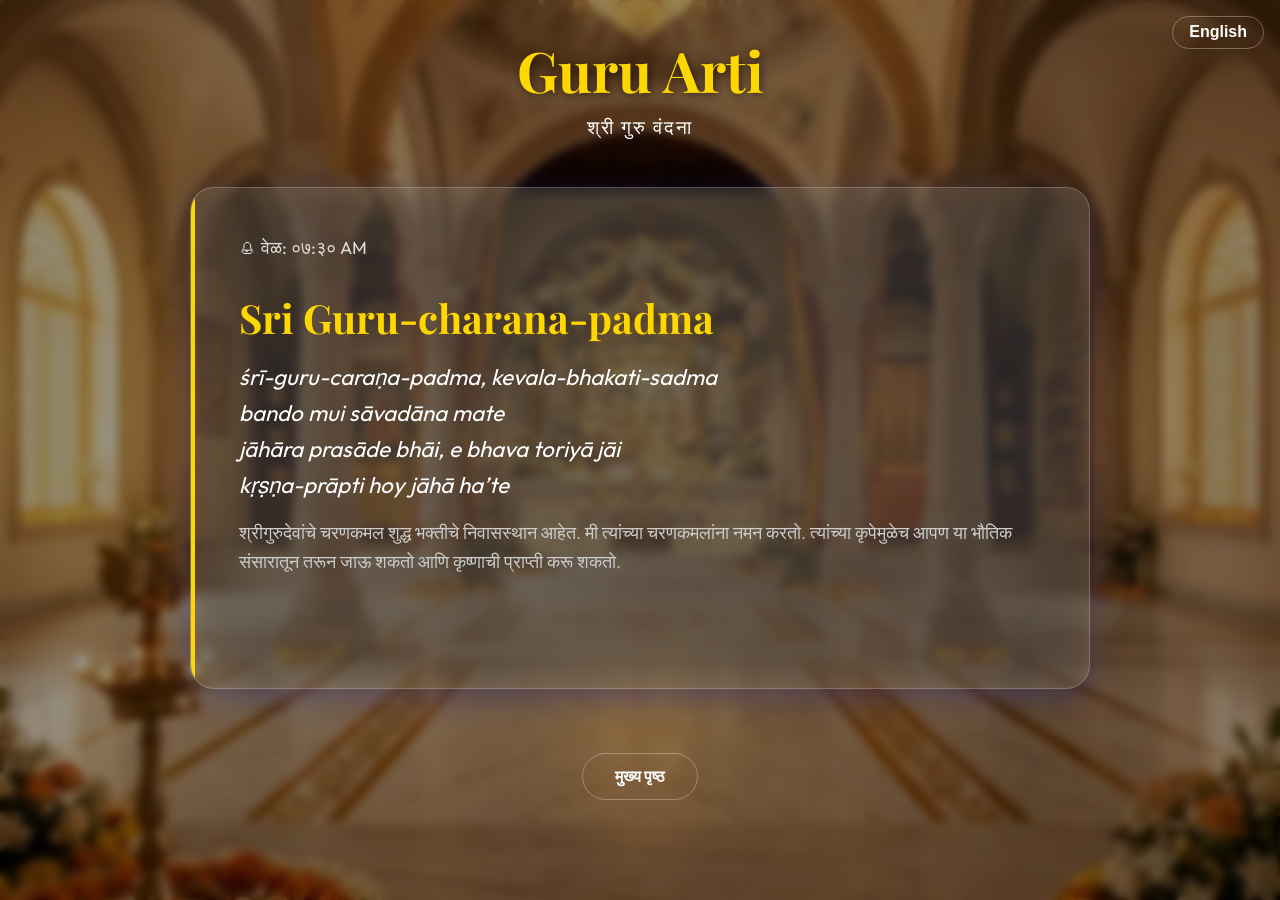
==== guru-arti.html @ 9b88bdf7 "initial" ====
<!DOCTYPE html>
<html lang="mr">
<head>
    <meta charset="UTF-8">
    <meta name="viewport" content="width=device-width, initial-scale=1.0">
    <title>Guru Arti Lyrics - ISKCON</title>
    <link rel="stylesheet" href="css/style.css">
    <style>
        .lang-en { display: none; }
        .lang-mr { display: block; }
        body.en-mode .lang-en { display: block; }
        body.en-mode .lang-mr { display: none; }
    </style>
</head>
<body class="mr-mode">
    <div class="overlay">
        <div style="position: absolute; top: 1rem; right: 1rem;">
            <button id="lang-btn" class="btn btn-outline" style="padding: 0.4rem 1rem;">English</button>
        </div>

        <header>
            <h1>Guru Arti</h1>
            <p class="subtitle lang-mr">श्री गुरु वंदना</p>
            <p class="subtitle lang-en">Sri Guru Vandana</p>
        </header>

        <main class="main-content">
            <article class="arti-card">
                <div class="card-time lang-mr">🕭 वेळ: ०७:३० AM</div>
                <div class="card-time lang-en">🕭 Time: 07:30 AM</div>
                <h2 class="card-title">Sri Guru-charana-padma</h2>
                
                <div class="verse-block">
                    <p class="lyrics">śrī-guru-caraṇa-padma, kevala-bhakati-sadma<br>bando mui sāvadāna mate<br>jāhāra prasāde bhāi, e bhava toriyā jāi<br>kṛṣṇa-prāpti hoy jāhā ha’te</p>
                    <div class="meaning lang-mr">श्रीगुरुदेवांचे चरणकमल शुद्ध भक्तीचे निवासस्थान आहेत. मी त्यांच्या चरणकमलांना नमन करतो. त्यांच्या कृपेमुळेच आपण या भौतिक संसारातून तरून जाऊ शकतो आणि कृष्णाची प्राप्ती करू शकतो.</div>
                    <div class="meaning lang-en">The lotus feet of our spiritual master are the abode of pure devotional service. I bow down to his lotus feet with great care and attention. It is through his grace that we can cross over this material existence and attain Krishna.</div>
                </div>
            </article>

            <div class="nav-buttons">
                <a href="index.html" class="btn btn-outline lang-mr">मुख्य पृष्ठ</a>
                <a href="index.html" class="btn btn-outline lang-en">Back to Home</a>
            </div>
        </main>
    </div>

    <script>
        const btn = document.getElementById('lang-btn');
        let lang = localStorage.getItem('artiLang') || 'mr';
        function apply() {
            if (lang === 'en') { document.body.classList.add('en-mode'); btn.textContent = 'मराठी'; }
            else { document.body.classList.remove('en-mode'); btn.textContent = 'English'; }
        }
        btn.addEventListener('click', () => { lang = lang === 'en' ? 'mr' : 'en'; localStorage.setItem('artiLang', lang); apply(); });
        apply();
    </script>
</body>
</html>
---- css/style.css ----
@import url('https://fonts.googleapis.com/css2?family=Outfit:wght@300;400;600;700&family=Playfair+Display:ital,wght@0,400..900;1,400..900&display=swap');

:root {
  --primary: #f57c00; /* Deep Saffron */
  --primary-dark: #e65100;
  --secondary: #ffd700; /* Gold */
  --accent: #4caf50; /* Holy Basil Green */
  --text: #333;
  --text-light: #fff;
  --bg-overlay: rgba(0, 0, 0, 0.4);
  --glass-bg: rgba(255, 255, 255, 0.15);
  --glass-border: rgba(255, 255, 255, 0.2);
  --shadow: 0 8px 32px 0 rgba(31, 38, 135, 0.37);
}

* {
  margin: 0;
  padding: 0;
  box-sizing: border-box;
}

body {
  font-family: 'Outfit', sans-serif;
  color: var(--text-light);
  min-height: 100vh;
  background: url('../assets/bg.png') no-repeat center center/cover fixed;
  overflow-x: hidden;
}

.overlay {
  background: var(--bg-overlay);
  min-height: 100vh;
  width: 100%;
  display: flex;
  flex-direction: column;
  align-items: center;
  padding: 2rem;
  backdrop-filter: blur(5px);
}

header {
  text-align: center;
  margin-bottom: 3rem;
  animation: fadeInDown 1s ease-out;
}

h1 {
  font-family: 'Playfair Display', serif;
  font-size: 3.5rem;
  color: var(--secondary);
  text-shadow: 2px 2px 8px rgba(0,0,0,0.5);
  margin-bottom: 0.5rem;
}

.subtitle {
  font-size: 1.2rem;
  font-weight: 300;
  letter-spacing: 2px;
  text-transform: uppercase;
  color: #fff;
}

.current-time {
  background: var(--glass-bg);
  backdrop-filter: blur(10px);
  padding: 0.5rem 1.5rem;
  border-radius: 50px;
  border: 1px solid var(--glass-border);
  margin-top: 1rem;
  display: inline-block;
  font-size: 1.1rem;
  font-weight: 600;
}

.main-content {
  width: 100%;
  max-width: 900px;
  display: flex;
  flex-direction: column;
  gap: 2rem;
  animation: fadeInUp 1s ease-out;
}

.arti-card {
  background: var(--glass-bg);
  backdrop-filter: blur(20px);
  border-radius: 24px;
  border: 1px solid var(--glass-border);
  padding: 3rem;
  box-shadow: var(--shadow);
  transition: transform 0.3s ease, box-shadow 0.3s ease;
  position: relative;
  overflow: hidden;
}

.arti-card::before {
  content: '';
  position: absolute;
  top: 0;
  left: 0;
  width: 4px;
  height: 100%;
  background: var(--secondary);
}

.card-title {
  font-family: 'Playfair Display', serif;
  font-size: 2.5rem;
  margin-bottom: 1rem;
  color: var(--secondary);
}

.card-time {
  font-size: 1.1rem;
  color: #ddd;
  margin-bottom: 2rem;
  display: flex;
  align-items: center;
  gap: 0.5rem;
}

.verse-block {
  margin-bottom: 2.5rem;
  padding-bottom: 1.5rem;
  border-bottom: 1px solid rgba(255, 255, 255, 0.1);
}

.verse-block:last-child {
  border-bottom: none;
}

.lyrics {
  font-size: 1.4rem;
  line-height: 1.6;
  font-style: italic;
  margin-bottom: 1rem;
  color: #fff;
}

.meaning {
  font-size: 1.1rem;
  line-height: 1.6;
  color: #ccc;
  font-weight: 300;
}

.nav-buttons {
  margin-top: 2rem;
  display: flex;
  gap: 1rem;
  flex-wrap: wrap;
  justify-content: center;
}

.btn {
  padding: 0.8rem 2rem;
  border-radius: 50px;
  border: none;
  cursor: pointer;
  font-weight: 600;
  text-decoration: none;
  transition: all 0.3s ease;
  font-size: 1rem;
  display: inline-flex;
  align-items: center;
  gap: 0.5rem;
}

.btn-primary {
  background: linear-gradient(135deg, var(--primary), var(--primary-dark));
  color: white;
  box-shadow: 0 4px 15px rgba(245, 124, 0, 0.4);
}

.btn-primary:hover {
  transform: translateY(-3px);
  box-shadow: 0 6px 20px rgba(245, 124, 0, 0.6);
}

.btn-outline {
  background: transparent;
  color: white;
  border: 1px solid rgba(255, 255, 255, 0.3);
}

.btn-outline:hover {
  background: rgba(255, 255, 255, 0.1);
  border-color: #fff;
}

.no-arti-state {
  text-align: center;
  padding: 4rem;
  background: var(--glass-bg);
  border-radius: 24px;
  border: 1px solid var(--glass-border);
}

@keyframes fadeInDown {
  from { opacity: 0; transform: translateY(-30px); }
  to { opacity: 1; transform: translateY(0); }
}

@keyframes fadeInUp {
  from { opacity: 0; transform: translateY(30px); }
  to { opacity: 1; transform: translateY(0); }
}

@media (max-width: 600px) {
  h1 { font-size: 2.2rem; }
  .arti-card { padding: 1.5rem; }
  .card-title { font-size: 1.8rem; }
  .lyrics { font-size: 1.1rem; }
}
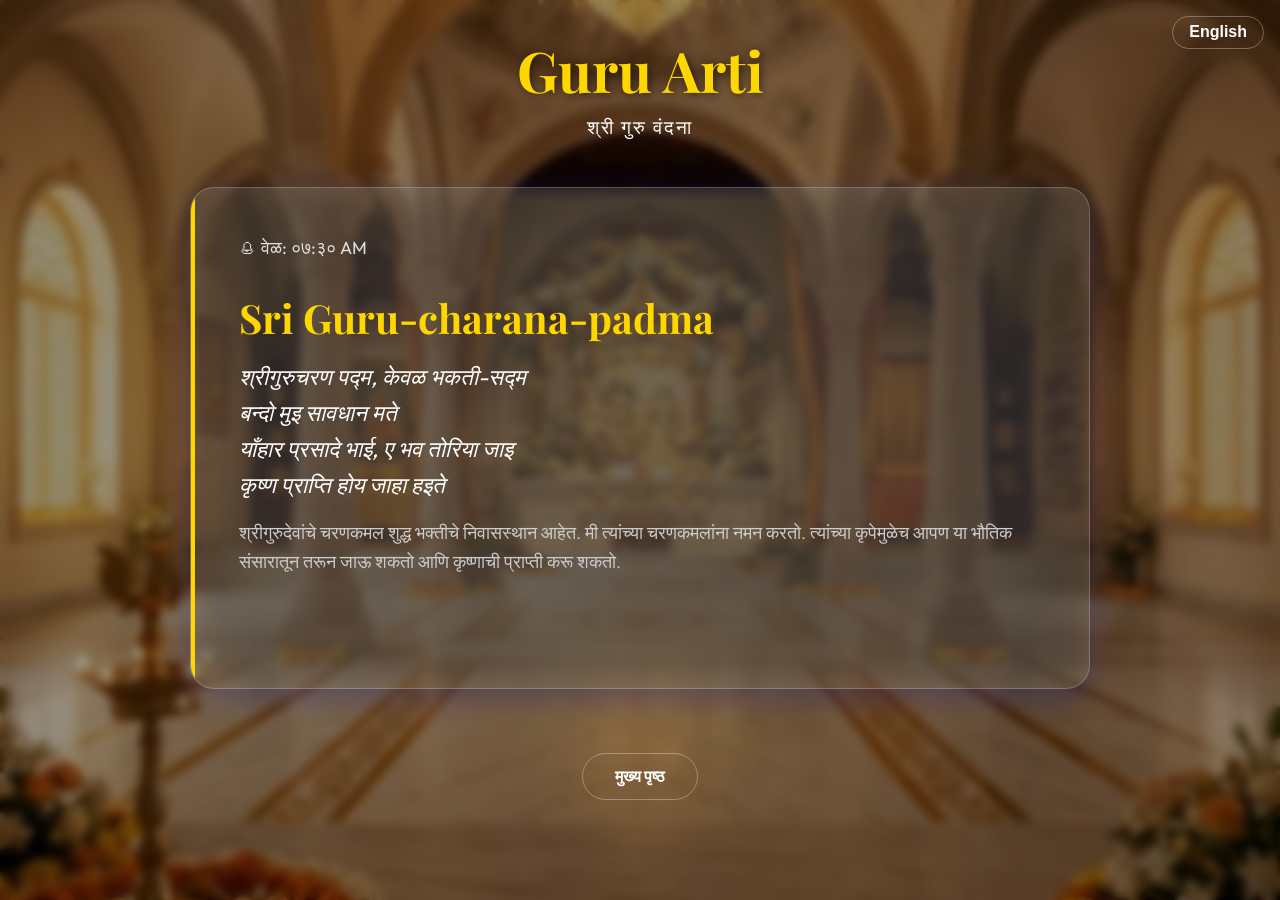
==== commit ce230254: "initial" ====
--- a/guru-arti.html
+++ b/guru-arti.html
@@ -31,7 +31,8 @@
                 <h2 class="card-title">Sri Guru-charana-padma</h2>
                 
                 <div class="verse-block">
-                    <p class="lyrics">śrī-guru-caraṇa-padma, kevala-bhakati-sadma<br>bando mui sāvadāna mate<br>jāhāra prasāde bhāi, e bhava toriyā jāi<br>kṛṣṇa-prāpti hoy jāhā ha’te</p>
+                    <p class="lyrics lang-mr">श्रीगुरुचरण पद्म, केवळ भकती-सद्म<br>बन्दो मुइ सावधान मते<br>याँहार प्रसादे भाई, ए भव तोरिया जाइ<br>कृष्ण प्राप्ति होय जाहा हइते</p>
+                    <p class="lyrics lang-en">śrī-guru-caraṇa-padma, kevala-bhakati-sadma<br>bando mui sāvadāna mate<br>jāhāra prasāde bhāi, e bhava toriyā jāi<br>kṛṣṇa-prāpti hoy jāhā ha’te</p>
                     <div class="meaning lang-mr">श्रीगुरुदेवांचे चरणकमल शुद्ध भक्तीचे निवासस्थान आहेत. मी त्यांच्या चरणकमलांना नमन करतो. त्यांच्या कृपेमुळेच आपण या भौतिक संसारातून तरून जाऊ शकतो आणि कृष्णाची प्राप्ती करू शकतो.</div>
                     <div class="meaning lang-en">The lotus feet of our spiritual master are the abode of pure devotional service. I bow down to his lotus feet with great care and attention. It is through his grace that we can cross over this material existence and attain Krishna.</div>
                 </div>
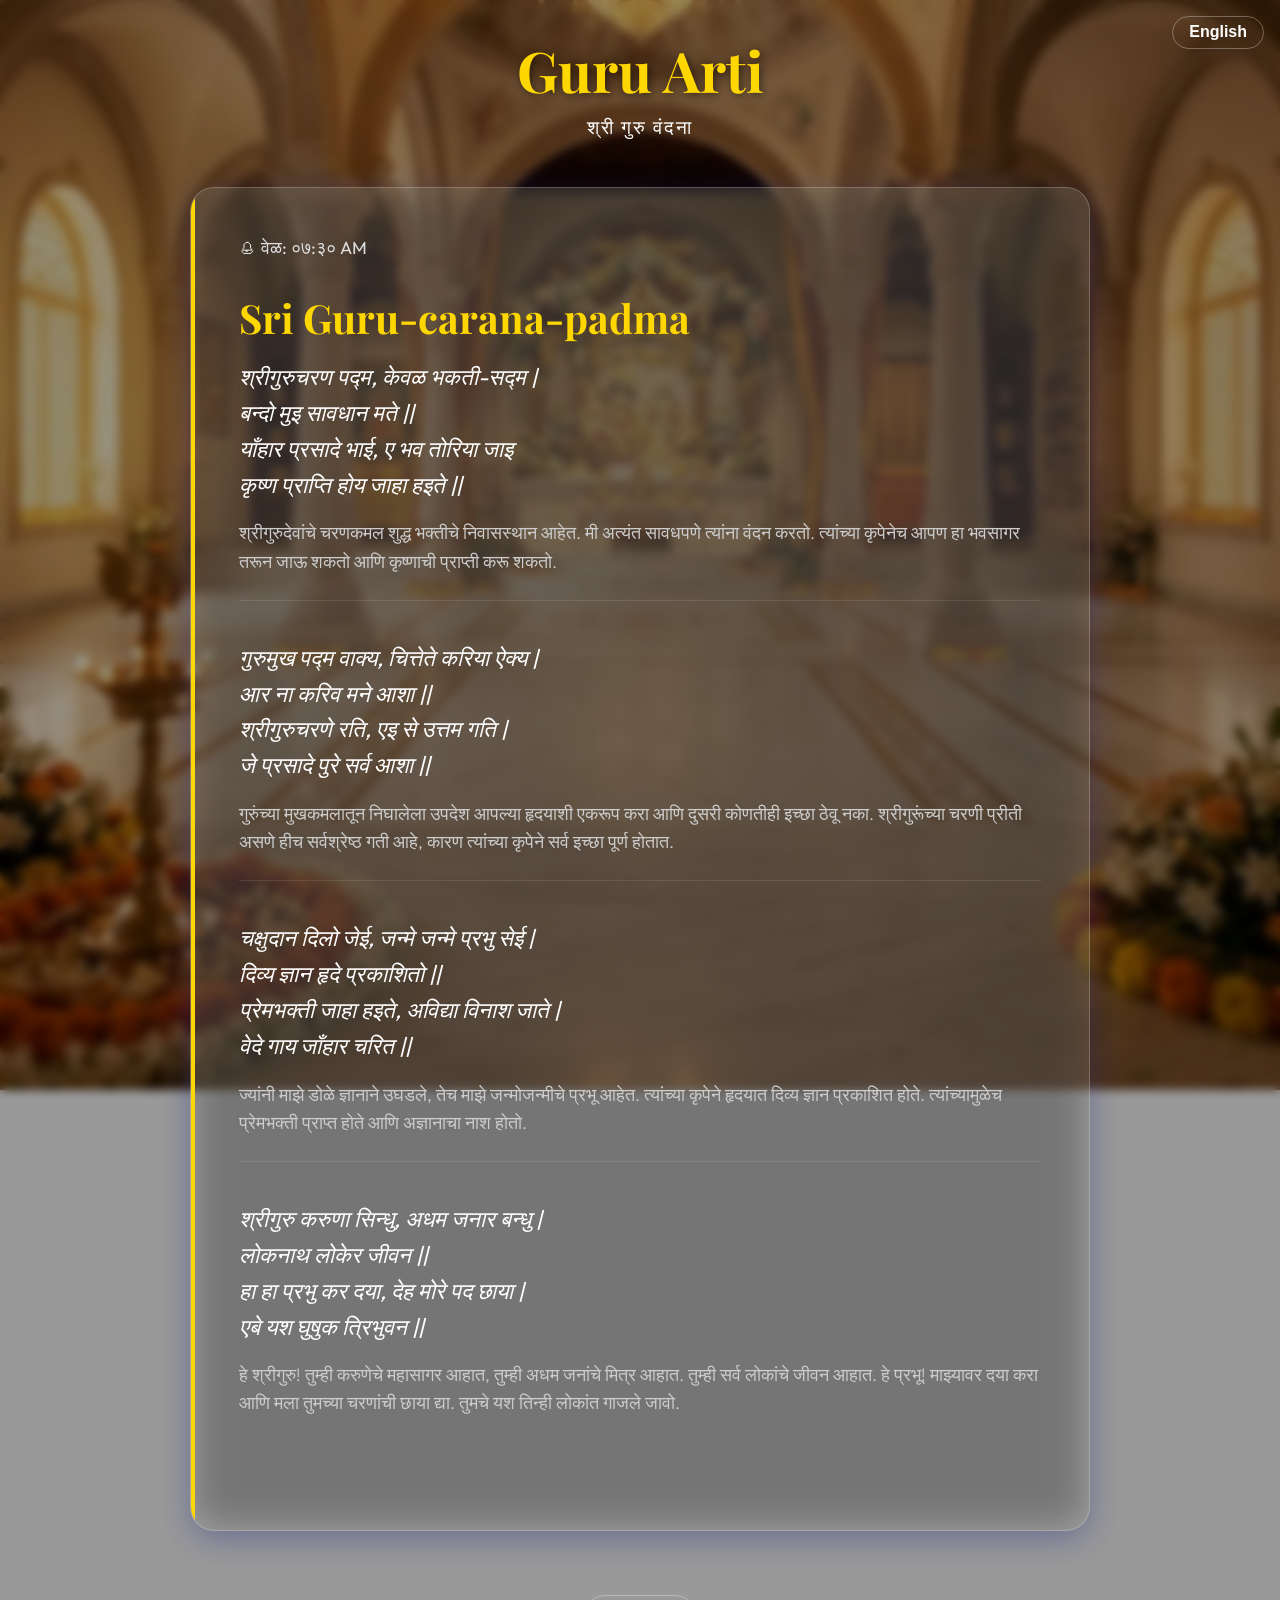
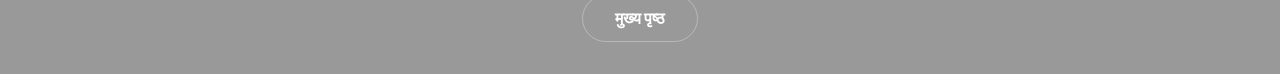
==== commit ac6ddcdf: "initial" ====
--- a/guru-arti.html
+++ b/guru-arti.html
@@ -28,13 +28,38 @@
             <article class="arti-card">
                 <div class="card-time lang-mr">🕭 वेळ: ०७:३० AM</div>
                 <div class="card-time lang-en">🕭 Time: 07:30 AM</div>
-                <h2 class="card-title">Sri Guru-charana-padma</h2>
+                <h2 class="card-title">Sri Guru-carana-padma</h2>
                 
+                <!-- Verse 1 -->
                 <div class="verse-block">
-                    <p class="lyrics lang-mr">श्रीगुरुचरण पद्म, केवळ भकती-सद्म<br>बन्दो मुइ सावधान मते<br>याँहार प्रसादे भाई, ए भव तोरिया जाइ<br>कृष्ण प्राप्ति होय जाहा हइते</p>
+                    <p class="lyrics lang-mr">श्रीगुरुचरण पद्म, केवळ भकती-सद्म |<br>बन्दो मुइ सावधान मते ||<br>याँहार प्रसादे भाई, ए भव तोरिया जाइ<br>कृष्ण प्राप्ति होय जाहा हइते ||</p>
                     <p class="lyrics lang-en">śrī-guru-caraṇa-padma, kevala-bhakati-sadma<br>bando mui sāvadāna mate<br>jāhāra prasāde bhāi, e bhava toriyā jāi<br>kṛṣṇa-prāpti hoy jāhā ha’te</p>
-                    <div class="meaning lang-mr">श्रीगुरुदेवांचे चरणकमल शुद्ध भक्तीचे निवासस्थान आहेत. मी त्यांच्या चरणकमलांना नमन करतो. त्यांच्या कृपेमुळेच आपण या भौतिक संसारातून तरून जाऊ शकतो आणि कृष्णाची प्राप्ती करू शकतो.</div>
-                    <div class="meaning lang-en">The lotus feet of our spiritual master are the abode of pure devotional service. I bow down to his lotus feet with great care and attention. It is through his grace that we can cross over this material existence and attain Krishna.</div>
+                    <div class="meaning lang-mr">श्रीगुरुदेवांचे चरणकमल शुद्ध भक्तीचे निवासस्थान आहेत. मी अत्यंत सावधपणे त्यांना वंदन करतो. त्यांच्या कृपेनेच आपण हा भवसागर तरून जाऊ शकतो आणि कृष्णाची प्राप्ती करू शकतो.</div>
+                    <div class="meaning lang-en">The lotus feet of our spiritual master are the abode of pure devotional service. I bow to his lotus feet with great awe and reverence. By his grace one can cross the ocean of material suffering and obtain the mercy of Krishna.</div>
+                </div>
+
+                <!-- Verse 2 -->
+                <div class="verse-block">
+                    <p class="lyrics lang-mr">गुरुमुख पद्म वाक्य, चित्तेते करिया ऐक्य |<br>आर ना करिव मने आशा ||<br>श्रीगुरुचरणे रति, एइ से उत्तम गति |<br>जे प्रसादे पुरे सर्व आशा ||</p>
+                    <p class="lyrics lang-en">guru-mukha-padma-vākya, cittete koriyā aikya<br>ār nā koriho mane āśā<br>śrī-guru-caraṇe rati, ei se uttama-gati<br>je prasāde pūre sarva āśā</p>
+                    <div class="meaning lang-mr">गुरुंच्या मुखकमलातून निघालेला उपदेश आपल्या हृदयाशी एकरूप करा आणि दुसरी कोणतीही इच्छा ठेवू नका. श्रीगुरूंच्या चरणी प्रीती असणे हीच सर्वश्रेष्ठ गती आहे, कारण त्यांच्या कृपेने सर्व इच्छा पूर्ण होतात.</div>
+                    <div class="meaning lang-en">Make the teachings from the lotus mouth of the spiritual master one with your heart, and do not desire anything else. Attachment to the spiritual master's lotus feet is the ultimate goal, for his mercy fulfills all desires.</div>
+                </div>
+
+                <!-- Verse 3 -->
+                <div class="verse-block">
+                    <p class="lyrics lang-mr">चक्षुदान दिलो जेई, जन्मे जन्मे प्रभु सेई |<br>दिव्य ज्ञान हृदे प्रकाशितो ||<br>प्रेमभक्ती जाहा हइते, अविद्या विनाश जाते |<br>वेदे गाय जाँहार चरित ||</p>
+                    <p class="lyrics lang-en">cakhu-dān dilo jei, janme janme prabhu sei<br>divya-jñān hṛde prokāśito<br>prema-bhakti jāhā hoite, avidyā vināśa jāte<br>vede gāy jāhāra carito</p>
+                    <div class="meaning lang-mr">ज्यांनी माझे डोळे ज्ञानाने उघडले, तेच माझे जन्मोजन्मीचे प्रभू आहेत. त्यांच्या कृपेने हृदयात दिव्य ज्ञान प्रकाशित होते. त्यांच्यामुळेच प्रेमभक्ती प्राप्त होते आणि अज्ञानाचा नाश होतो.</div>
+                    <div class="meaning lang-en">He who opens my eyes with the light of knowledge is my master, birth after birth. Divine knowledge is revealed in the heart by his grace. From him comes prema-bhakti, by which ignorance is destroyed. The Vedas sing of his glories.</div>
+                </div>
+
+                <!-- Verse 4 -->
+                <div class="verse-block">
+                    <p class="lyrics lang-mr">श्रीगुरु करुणा सिन्धु, अधम जनार बन्धु |<br>लोकनाथ लोकेर जीवन ||<br>हा हा प्रभु कर दया, देह मोरे पद छाया |<br>एबे यश घुषुक त्रिभुवन ||</p>
+                    <p class="lyrics lang-en">śrī-guru karuṇā-sindhu, adhama janāra bandhu<br>lokanāth lokera jīvana<br>hā hā prabhu koro doyā, deho more pada-chāyā<br>ebe jaśa ghuṣuk tribhuvana</p>
+                    <div class="meaning lang-mr">हे श्रीगुरु! तुम्ही करुणेचे महासागर आहात, तुम्ही अधम जनांचे मित्र आहात. तुम्ही सर्व लोकांचे जीवन आहात. हे प्रभू! माझ्यावर दया करा आणि मला तुमच्या चरणांची छाया द्या. तुमचे यश तिन्ही लोकांत गाजले जावो.</div>
+                    <div class="meaning lang-en">O spiritual master, ocean of mercy, friend of the fallen, you are the life of all people! O master, please be merciful to me and give me the shade of your lotus feet. May your glories now be proclaimed throughout the three worlds.</div>
                 </div>
             </article>
 
